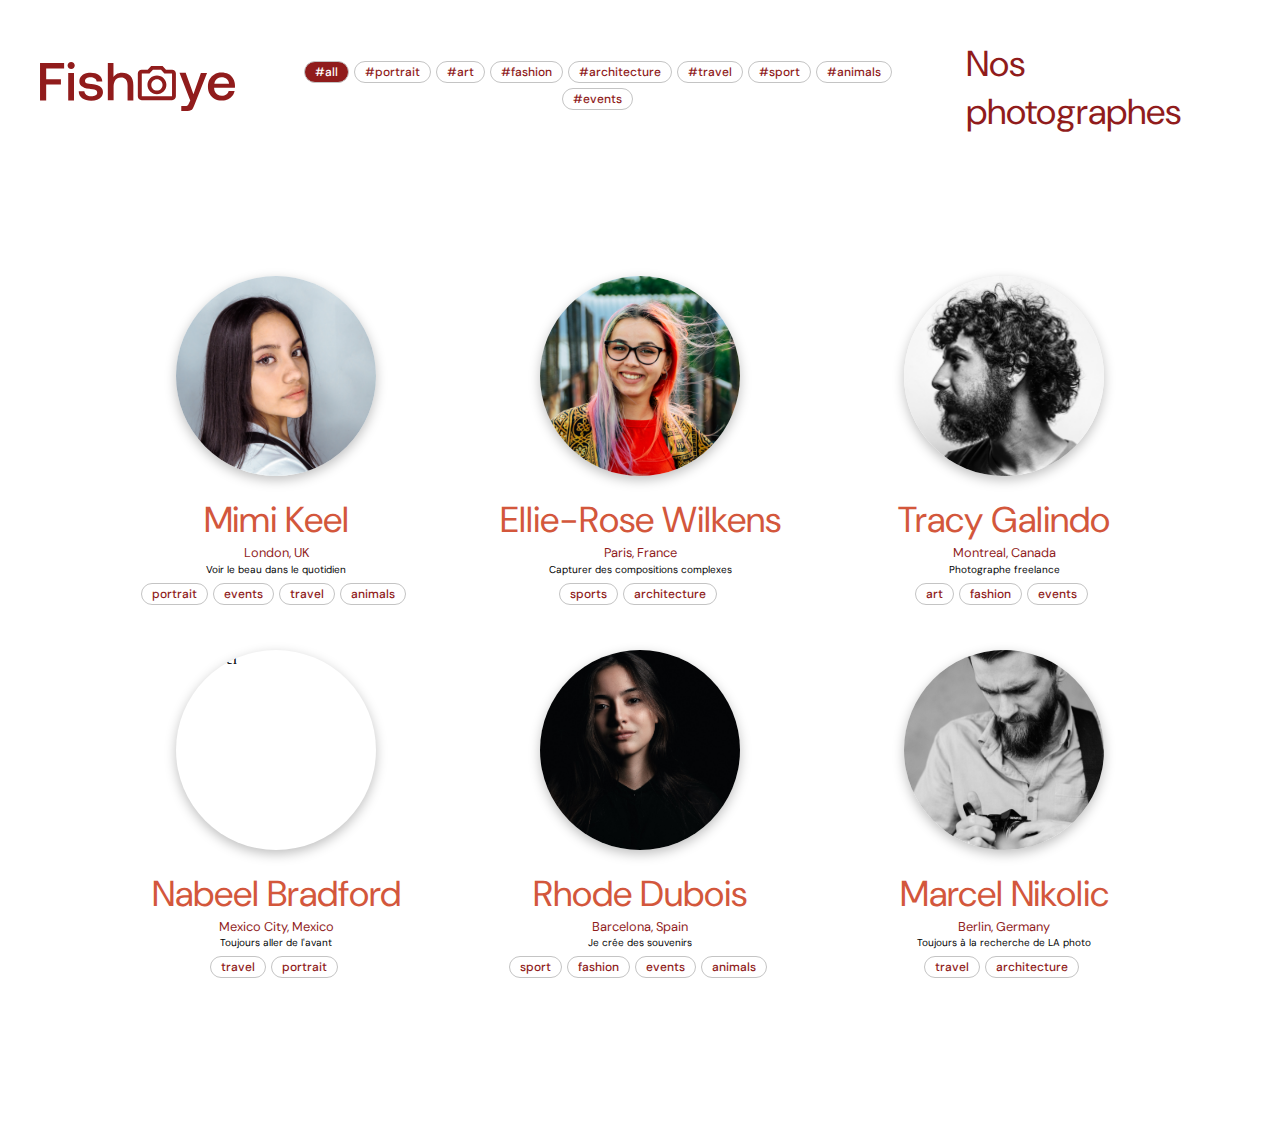
==== index.html @ 83e83fc4 "homepage generate and code broken into sections" ====
<!DOCTYPE html>

<html lang='fr'>
    <head>
        <meta charset="utf-8">
        <meta http-equiv="X-UA-Compatible" content="IE=edge">
        <title>FishEye</title>
        <meta name="description" content="">
        <meta name="viewport" content="width=device-width, initial-scale=1">
        <link rel="stylesheet" href="css/index.css">
        <link rel="stylesheet" href="css/photographer.css">
        <link rel="preconnect" href="https://fonts.gstatic.com">
        <link href="https://fonts.googleapis.com/css2?family=DM+Sans:wght@400;500&display=swap" rel="stylesheet">
    </head>
    <body>
        <header>
            <button aria-label="homepage link" class="logo-link"><img src="/images/logo.svg" /></button>
            <nav aria-label="photographer categories" tabindex="0">
                <ul>
                    <!-- <li>#all</li>
                    <li>#portrait</li>
                    <li>#art</li>
                    <li>#fashion</li>
                    <li>#architecture</li>
                    <li>#travel</li>
                    <li>#sport</li>
                    <li>#animals</li>
                    <li>#events</li> -->
                </ul>
            </nav>
            <h2>Nos photographes</h2>
        </header>

        <main class="main-container">
            <!-- <ul class="photographers" aria-label="List of Photographers" tabindex="0">
                <li class="photographers__list-item show" aria-label="photohrapher" data-tags="" tabindex="0">
                    <div class="photographers__portrait">
                        <img src="/images/MimiKeel.jpg" alt="image name" />
                    </div>
                    <a href="photographer.html"><h2>Mimi Keel</h2></a>
                    <p class="p--small p--primary-color">Paris, France</p>
                    <p class="p--xsmall">Tagline goes here</p>
                    <ul class="photographers__tags">
                        <li>#hello</li>
                        <li>#hello</li>
                        <li>#hello</li>
                    </ul>
                </li>
                <li class="photographers__list-item show" aria-label="photohrapher" data-tags="" tabindex="0">
                    <div class="photographers__portrait">
                        <img src="/images/MimiKeel.jpg" alt="image name" />
                    </div>
                    <a href="photographer.html"><h2>Mimi Keel</h2></a>
                    <p class="p--small p--primary-color">Paris, France</p>
                    <p class="p--xsmall">Tagline goes here</p>
                    <ul class="photographers__tags">
                        <li>#hello</li>
                        <li>#hello</li>
                        <li>#hello</li>
                    </ul>
                </li><li class="photographers__list-item show" aria-label="photohrapher" data-tags="" tabindex="0">
                    <div class="photographers__portrait">
                        <img src="/images/MimiKeel.jpg" alt="image name" />
                    </div>
                    <a href="photographer.html"><h2>Mimi Keel</h2></a>
                    <p class="p--small p--primary-color">Paris, France</p>
                    <p class="p--xsmall">Tagline goes here</p>
                    <ul class="photographers__tags">
                        <li>#hello</li>
                        <li>#hello</li>
                        <li>#hello</li>
                    </ul>
                </li><li class="photographers__list-item show" aria-label="photohrapher" data-tags="" tabindex="0">
                    <div class="photographers__portrait">
                        <img src="/images/MimiKeel.jpg" alt="image name" />
                    </div>
                    <a href="photographer.html"><h2>Mimi Keel</h2></a>
                    <p class="p--small p--primary-color">Paris, France</p>
                    <p class="p--xsmall">Tagline goes here</p>
                    <ul class="photographers__tags">
                        <li>#hello</li>
                        <li>#hello</li>
                        <li>#hello</li>
                    </ul>
                </li><li class="photographers__list-item show" aria-label="photohrapher" data-tags="" tabindex="0">
                    <div class="photographers__portrait">
                        <img src="/images/MimiKeel.jpg" alt="image name" />
                    </div>
                    <a href="photographer.html"><h2>Mimi Keel</h2></a>
                    <p class="p--small p--primary-color">Paris, France</p>
                    <p class="p--xsmall">Tagline goes here</p>
                    <ul class="photographers__tags">
                        <li>#hello</li>
                        <li>#hello</li>
                        <li>#hello</li>
                    </ul>
                </li><li class="photographers__list-item show" aria-label="photohrapher" data-tags="" tabindex="0">
                    <div class="photographers__portrait">
                        <img src="/images/MimiKeel.jpg" alt="image name" />
                    </div>
                    <a href="photographer.html"><h2>Mimi Keel</h2></a>
                    <p class="p--small p--primary-color">Paris, France</p>
                    <p class="p--xsmall">Tagline goes here</p>
                    <ul class="photographers__tags">
                        <li>#hello</li>
                        <li>#hello</li>
                        <li>#hello</li>
                    </ul>
                </li>
            </ul> -->
        </main>
    
        <script type="module" src="/js/app.js"></script>
    </body>
</html>
---- css/index.css ----
:root {
  font-size: 16px;
}

html {
  max-width: 1400px;
  margin: 0 auto;
}

* {
  padding: 0;
  margin: 0;
  -webkit-box-sizing: border-box;
          box-sizing: border-box;
}

/* ---COLORS------*/
/* ---TYPOGRAPHY---------*/
h1, h2, h3, h4, p {
  font-family: "DM Sans", sans-serif;
  font-size: 2.25rem;
  line-height: 3rem;
  font-weight: 400;
  color: #901C1C;
}

h2 {
  font-size: 0.875rem;
  color: #D3573C;
}

h3, h4 {
  font-size: 0.8rem;
  line-height: 1rem;
}

p {
  font-size: 1.125rem;
  line-height: 1.5rem;
  font-weight: normal;
  color: #757575;
}

.p--small {
  font-size: 0.8rem;
  line-height: 1.1rem;
}

.p--xsmall {
  font-size: 0.625rem;
  line-height: 1rem;
  color: black;
}

.p--light {
  color: #757575;
}

.p--primary-color {
  color: #901C1C;
}

.primary-color {
  color: #901C1C;
}

main .photographers__tags {
  display: -webkit-box;
  display: -ms-flexbox;
  display: flex;
  list-style: none;
  -ms-flex-wrap: wrap;
      flex-wrap: wrap;
  margin-top: 5px;
}

header nav ul li, main .photographers__tags li {
  height: 22px;
  border: 1px solid #C4C4C4;
  border-radius: 11px;
  display: -webkit-box;
  display: -ms-flexbox;
  display: flex;
  -webkit-box-align: center;
      -ms-flex-align: center;
          align-items: center;
  padding: 0 10px;
  margin: 0 5px 5px 0;
  -webkit-transition: 200ms ease-in-out;
  transition: 200ms ease-in-out;
  font-family: "DM Sans", sans-serif;
  font-size: 0.75rem;
  line-height: 0.75rem;
  font-weight: 500;
  color: #901C1C;
}

@media screen and (min-width: 680px) {
  h2 {
    font-size: 1.6rem;
    line-height: 2rem;
  }
}

@media screen and (min-width: 1024px) {
  h1 {
    font-size: 4rem;
    line-height: 5.25rem;
  }
  h2 {
    font-size: 2.25rem;
    line-height: 3rem;
  }
  h3 {
    font-size: 1.5rem;
    line-height: 2rem;
  }
}

header {
  width: 100%;
  display: -webkit-box;
  display: -ms-flexbox;
  display: flex;
  -webkit-box-pack: justify;
      -ms-flex-pack: justify;
          justify-content: space-between;
  -webkit-box-align: center;
      -ms-flex-align: center;
          align-items: center;
  padding: 40px 20px;
  -ms-flex-wrap: wrap;
      flex-wrap: wrap;
}

header .logo-link {
  max-width: 150px;
  background-color: transparent;
  border: none;
  cursor: pointer;
}

header .logo-link img {
  width: 100%;
  -o-object-fit: cover;
     object-fit: cover;
}

header nav {
  -webkit-box-ordinal-group: 2;
      -ms-flex-order: 1;
          order: 1;
  margin: 20px 0px;
}

header nav ul {
  display: -webkit-box;
  display: -ms-flexbox;
  display: flex;
  list-style: none;
  -webkit-box-pack: center;
      -ms-flex-pack: center;
          justify-content: center;
  -ms-flex-wrap: wrap;
      flex-wrap: wrap;
}

header nav ul li {
  cursor: pointer;
}

header nav ul li:hover {
  background-color: #901C1C;
  color: white;
}

header nav ul li.selected {
  background-color: #901C1C;
  color: white;
}

header h2 {
  color: #901C1C;
}

main {
  display: -webkit-box;
  display: -ms-flexbox;
  display: flex;
  padding: 0 20px;
  -webkit-box-orient: vertical;
  -webkit-box-direction: normal;
      -ms-flex-direction: column;
          flex-direction: column;
}

main .photographers {
  display: -webkit-box;
  display: -ms-flexbox;
  display: flex;
  width: 100%;
  list-style: none;
  -ms-flex-wrap: wrap;
      flex-wrap: wrap;
  padding: 40px 0;
}

main .photographers__list-item {
  width: 100%;
  display: none;
  -webkit-box-orient: vertical;
  -webkit-box-direction: normal;
      -ms-flex-direction: column;
          flex-direction: column;
  -webkit-box-align: center;
      -ms-flex-align: center;
          align-items: center;
  margin-bottom: 40px;
}

main .photographers__list-item a {
  cursor: pointer;
  color: #D3573C;
  text-decoration: none;
}

main .photographers__list-item a:hover {
  text-decoration: underline;
}

main .photographers__list-item.show {
  display: -webkit-box;
  display: -ms-flexbox;
  display: flex;
}

main .photographers__portrait {
  width: 200px;
  height: 200px;
  border-radius: 50%;
  overflow: hidden;
  -webkit-box-shadow: 0px 4px 12px rgba(0, 0, 0, 0.25);
          box-shadow: 0px 4px 12px rgba(0, 0, 0, 0.25);
  margin-bottom: 20px;
}

main .photographers__portrait img {
  width: 100%;
  height: 100%;
  -o-object-fit: cover;
     object-fit: cover;
}

main .photographers .name-link {
  background-color: transparent;
  border: none;
}

main .photographers .name-link:hover h2 {
  text-decoration: underline;
}

main .photographers__tags {
  -webkit-box-pack: center;
      -ms-flex-pack: center;
          justify-content: center;
}

@media screen and (min-width: 680px) {
  header nav {
    width: 100%;
  }
  main {
    padding: 0 30px;
  }
  main .photographers__list-item {
    width: 50%;
  }
}

@media screen and (min-width: 1024px) {
  header {
    -ms-flex-wrap: nowrap;
        flex-wrap: nowrap;
    padding: 40px;
  }
  header .logo-link {
    max-width: 200px;
  }
  header nav {
    width: unset;
    -webkit-box-ordinal-group: 1;
        -ms-flex-order: 0;
            order: 0;
    margin: 0 40px;
  }
  main {
    padding: 0 40px;
  }
  main .photographers {
    padding: 100px 40px;
    -webkit-box-pack: space-evenly;
        -ms-flex-pack: space-evenly;
            justify-content: space-evenly;
  }
  main .photographers__list-item {
    width: 30%;
  }
}
/*# sourceMappingURL=index.css.map */
---- css/photographer.css ----
:root {
  font-size: 16px;
}

html {
  max-width: 1400px;
  margin: 0 auto;
}

* {
  padding: 0;
  margin: 0;
  -webkit-box-sizing: border-box;
          box-sizing: border-box;
}

/* ---COLORS------*/
/* ---TYPOGRAPHY---------*/
h1, h2, h3, h4, p {
  font-family: "DM Sans", sans-serif;
  font-size: 2.25rem;
  line-height: 3rem;
  font-weight: 400;
  color: #901C1C;
}

h2 {
  font-size: 0.875rem;
  color: #D3573C;
}

h3, h4 {
  font-size: 0.8rem;
  line-height: 1rem;
}

p {
  font-size: 1.125rem;
  line-height: 1.5rem;
  font-weight: normal;
  color: #757575;
}

.p--small {
  font-size: 0.8rem;
  line-height: 1.1rem;
}

.p--xsmall {
  font-size: 0.625rem;
  line-height: 1rem;
  color: black;
}

.p--light {
  color: #757575;
}

.p--primary-color {
  color: #901C1C;
}

.primary-color {
  color: #901C1C;
}

.photographer__tags {
  display: -webkit-box;
  display: -ms-flexbox;
  display: flex;
  list-style: none;
  -ms-flex-wrap: wrap;
      flex-wrap: wrap;
  margin-top: 5px;
}

.photographer__tags li {
  height: 22px;
  border: 1px solid #C4C4C4;
  border-radius: 11px;
  display: -webkit-box;
  display: -ms-flexbox;
  display: flex;
  -webkit-box-align: center;
      -ms-flex-align: center;
          align-items: center;
  padding: 0 10px;
  margin: 0 5px 5px 0;
  -webkit-transition: 200ms ease-in-out;
  transition: 200ms ease-in-out;
  font-family: "DM Sans", sans-serif;
  font-size: 0.75rem;
  line-height: 0.75rem;
  font-weight: 500;
  color: #901C1C;
}

@media screen and (min-width: 680px) {
  h2 {
    font-size: 1.6rem;
    line-height: 2rem;
  }
}

@media screen and (min-width: 1024px) {
  h1 {
    font-size: 4rem;
    line-height: 5.25rem;
  }
  h2 {
    font-size: 2.25rem;
    line-height: 3rem;
  }
  h3 {
    font-size: 1.5rem;
    line-height: 2rem;
  }
}

.photographer {
  width: 100%;
  display: -ms-grid;
  display: grid;
  -ms-grid-columns: 1fr 100px;
      grid-template-columns: 1fr 100px;
  position: relative;
}

.photographer__info-contact {
  display: -webkit-box;
  display: -ms-flexbox;
  display: flex;
}

.photographer__info-contact h1 {
  color: #D3573C;
}

.photographer__info-contact button {
  position: fixed;
  bottom: 30px;
  left: 50%;
  background-color: #901C1C;
  border-radius: 5px;
  border: none;
  color: white;
  font-size: 18px;
  line-height: 23px;
  font-weight: bold;
  padding: 5px 20px;
  -webkit-transform: translateX(-50%);
          transform: translateX(-50%);
}

.photographer__tags {
  width: 100%;
}

.photographer__portrait {
  width: 100px;
  height: 100px;
  border-radius: 50%;
  overflow: hidden;
}

.photographer__portrait img {
  width: 100%;
  height: 100%;
  -o-object-fit: cover;
     object-fit: cover;
}

.photographer__images {
  display: -webkit-box;
  display: -ms-flexbox;
  display: flex;
  width: 100%;
  -webkit-box-orient: vertical;
  -webkit-box-direction: normal;
      -ms-flex-direction: column;
          flex-direction: column;
}

.photographer__images .trier {
  display: -webkit-box;
  display: -ms-flexbox;
  display: flex;
  -webkit-box-align: center;
      -ms-flex-align: center;
          align-items: center;
  padding: 20px 0;
}

.photographer__images .trier p {
  font-size: 1.125rem;
  line-height: 1.43rem;
  color: black;
}

.photographer__images .trier__list {
  background-color: #901C1C;
  padding: 10px 20px;
  margin-left: 20px;
}

.photographer__images .trier__list select {
  -webkit-appearance: none;
     -moz-appearance: none;
          appearance: none;
  border: none;
  background-color: transparent;
  color: white;
  font-size: 1.125rem;
  line-height: 1.43rem;
}

.photographer__images-list {
  display: -webkit-box;
  display: -ms-flexbox;
  display: flex;
  width: 100%;
  -webkit-box-pack: justify;
      -ms-flex-pack: justify;
          justify-content: space-between;
  -ms-flex-wrap: wrap;
      flex-wrap: wrap;
}

.photographer__images-list li {
  width: 350px;
  display: -webkit-box;
  display: -ms-flexbox;
  display: flex;
  -ms-flex-wrap: wrap;
      flex-wrap: wrap;
  -webkit-box-pack: justify;
      -ms-flex-pack: justify;
          justify-content: space-between;
  margin-bottom: 30px;
}

.photographer__images-list li .image {
  width: 100%;
  height: 300px;
  border-radius: 5px;
  overflow: hidden;
  margin-bottom: 10px;
}

.photographer__images-list li .image img {
  width: 100%;
  height: 100%;
  -o-object-fit: cover;
     object-fit: cover;
}

.photographer__images-list li .image__title {
  font-size: 1.5rem;
  line-height: 1.9rem;
}

.photographer__images-list li .image__rating {
  display: -webkit-box;
  display: -ms-flexbox;
  display: flex;
  -webkit-box-align: center;
      -ms-flex-align: center;
          align-items: center;
}

.photographer__images-list li .image__rating h4 {
  font-size: 1.5rem;
  line-height: 1.9rem;
}

@media screen and (min-width: 680px) {
  .photographer {
    background-color: #FAFAFA;
    border-radius: 5px;
    -ms-grid-columns: 1fr 200px;
        grid-template-columns: 1fr 200px;
    -webkit-box-align: center;
        -ms-flex-align: center;
            align-items: center;
  }
  .photographer__info-contact button {
    position: unset;
    -webkit-transform: translateX(0);
            transform: translateX(0);
    margin-left: 100px;
    font-size: 20px;
    line-height: 26px;
    padding: 20px 10px;
  }
  .photographer__tags {
    position: relative;
    padding-top: 20px;
  }
  .photographer__portrait {
    width: 200px;
    height: 200px;
  }
}

@media screen and (min-width: 1024px) {
  .photographer {
    padding: 50px;
  }
}
/*# sourceMappingURL=photographer.css.map */
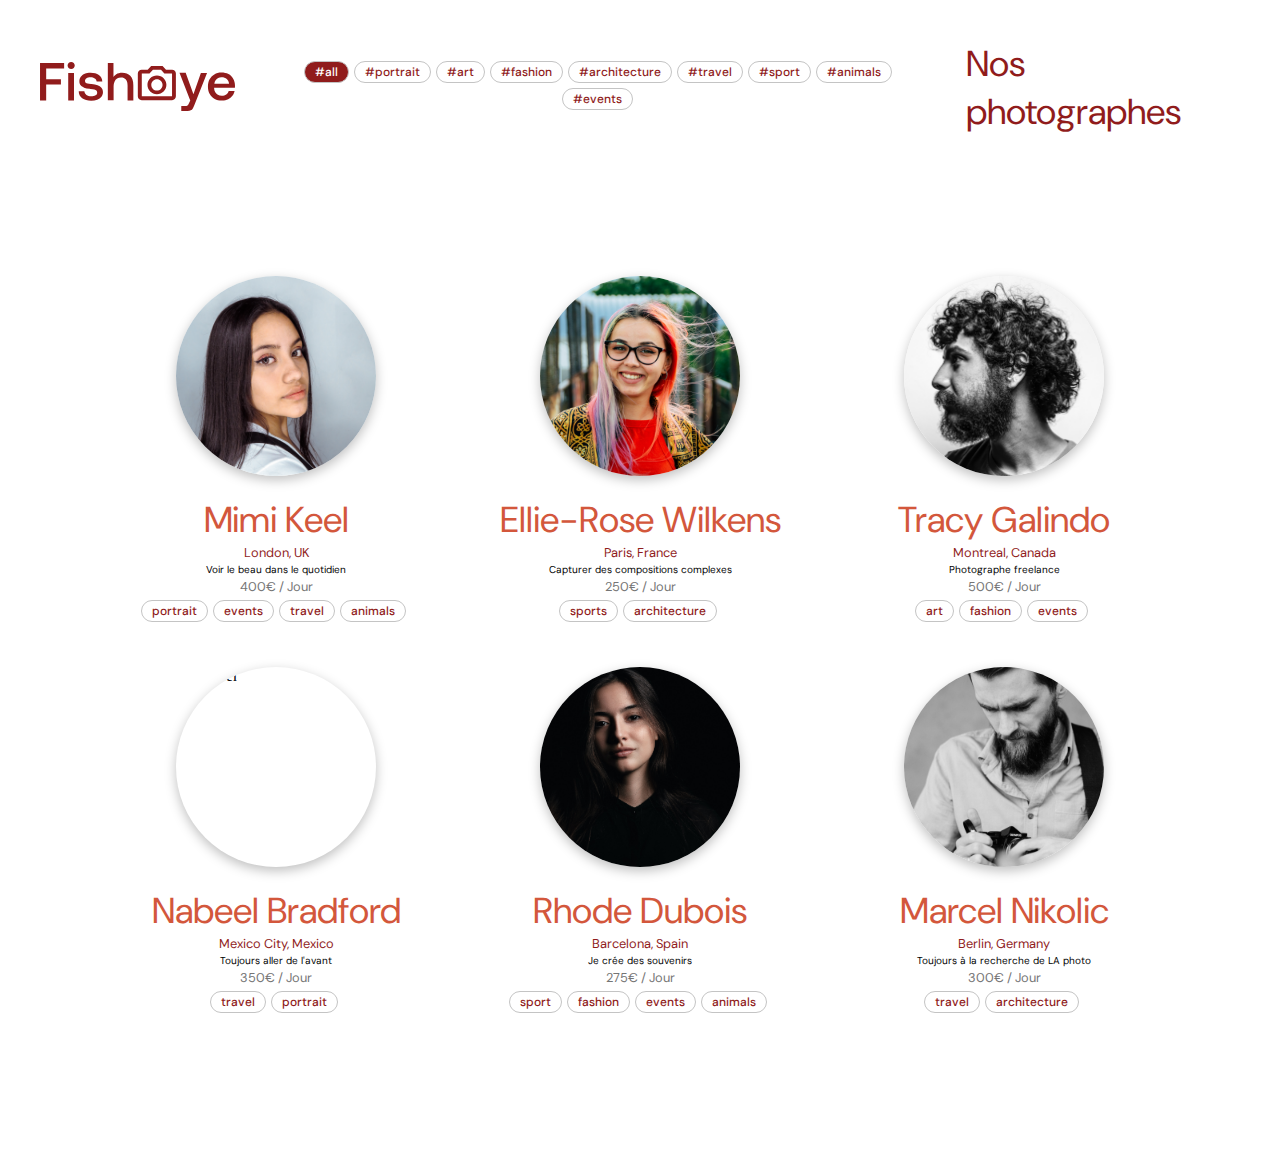
==== commit 612be98d: "added the price to the bottom of photographer page" ====
--- a/index.html
+++ b/index.html
@@ -17,97 +17,12 @@
             <button aria-label="homepage link" class="logo-link"><img src="/images/logo.svg" /></button>
             <nav aria-label="photographer categories" tabindex="0">
                 <ul>
-                    <!-- <li>#all</li>
-                    <li>#portrait</li>
-                    <li>#art</li>
-                    <li>#fashion</li>
-                    <li>#architecture</li>
-                    <li>#travel</li>
-                    <li>#sport</li>
-                    <li>#animals</li>
-                    <li>#events</li> -->
                 </ul>
             </nav>
             <h2>Nos photographes</h2>
         </header>
 
         <main class="main-container">
-            <!-- <ul class="photographers" aria-label="List of Photographers" tabindex="0">
-                <li class="photographers__list-item show" aria-label="photohrapher" data-tags="" tabindex="0">
-                    <div class="photographers__portrait">
-                        <img src="/images/MimiKeel.jpg" alt="image name" />
-                    </div>
-                    <a href="photographer.html"><h2>Mimi Keel</h2></a>
-                    <p class="p--small p--primary-color">Paris, France</p>
-                    <p class="p--xsmall">Tagline goes here</p>
-                    <ul class="photographers__tags">
-                        <li>#hello</li>
-                        <li>#hello</li>
-                        <li>#hello</li>
-                    </ul>
-                </li>
-                <li class="photographers__list-item show" aria-label="photohrapher" data-tags="" tabindex="0">
-                    <div class="photographers__portrait">
-                        <img src="/images/MimiKeel.jpg" alt="image name" />
-                    </div>
-                    <a href="photographer.html"><h2>Mimi Keel</h2></a>
-                    <p class="p--small p--primary-color">Paris, France</p>
-                    <p class="p--xsmall">Tagline goes here</p>
-                    <ul class="photographers__tags">
-                        <li>#hello</li>
-                        <li>#hello</li>
-                        <li>#hello</li>
-                    </ul>
-                </li><li class="photographers__list-item show" aria-label="photohrapher" data-tags="" tabindex="0">
-                    <div class="photographers__portrait">
-                        <img src="/images/MimiKeel.jpg" alt="image name" />
-                    </div>
-                    <a href="photographer.html"><h2>Mimi Keel</h2></a>
-                    <p class="p--small p--primary-color">Paris, France</p>
-                    <p class="p--xsmall">Tagline goes here</p>
-                    <ul class="photographers__tags">
-                        <li>#hello</li>
-                        <li>#hello</li>
-                        <li>#hello</li>
-                    </ul>
-                </li><li class="photographers__list-item show" aria-label="photohrapher" data-tags="" tabindex="0">
-                    <div class="photographers__portrait">
-                        <img src="/images/MimiKeel.jpg" alt="image name" />
-                    </div>
-                    <a href="photographer.html"><h2>Mimi Keel</h2></a>
-                    <p class="p--small p--primary-color">Paris, France</p>
-                    <p class="p--xsmall">Tagline goes here</p>
-                    <ul class="photographers__tags">
-                        <li>#hello</li>
-                        <li>#hello</li>
-                        <li>#hello</li>
-                    </ul>
-                </li><li class="photographers__list-item show" aria-label="photohrapher" data-tags="" tabindex="0">
-                    <div class="photographers__portrait">
-                        <img src="/images/MimiKeel.jpg" alt="image name" />
-                    </div>
-                    <a href="photographer.html"><h2>Mimi Keel</h2></a>
-                    <p class="p--small p--primary-color">Paris, France</p>
-                    <p class="p--xsmall">Tagline goes here</p>
-                    <ul class="photographers__tags">
-                        <li>#hello</li>
-                        <li>#hello</li>
-                        <li>#hello</li>
-                    </ul>
-                </li><li class="photographers__list-item show" aria-label="photohrapher" data-tags="" tabindex="0">
-                    <div class="photographers__portrait">
-                        <img src="/images/MimiKeel.jpg" alt="image name" />
-                    </div>
-                    <a href="photographer.html"><h2>Mimi Keel</h2></a>
-                    <p class="p--small p--primary-color">Paris, France</p>
-                    <p class="p--xsmall">Tagline goes here</p>
-                    <ul class="photographers__tags">
-                        <li>#hello</li>
-                        <li>#hello</li>
-                        <li>#hello</li>
-                    </ul>
-                </li>
-            </ul> -->
         </main>
     
         <script type="module" src="/js/app.js"></script>
--- a/css/index.css
+++ b/css/index.css
@@ -10,8 +10,7 @@
 * {
   padding: 0;
   margin: 0;
-  -webkit-box-sizing: border-box;
-          box-sizing: border-box;
+  box-sizing: border-box;
 }
 
 /* ---COLORS------*/
@@ -65,12 +64,9 @@
 }
 
 main .photographers__tags {
-  display: -webkit-box;
-  display: -ms-flexbox;
   display: flex;
   list-style: none;
-  -ms-flex-wrap: wrap;
-      flex-wrap: wrap;
+  flex-wrap: wrap;
   margin-top: 5px;
 }
 
@@ -78,15 +74,10 @@
   height: 22px;
   border: 1px solid #C4C4C4;
   border-radius: 11px;
-  display: -webkit-box;
-  display: -ms-flexbox;
-  display: flex;
-  -webkit-box-align: center;
-      -ms-flex-align: center;
-          align-items: center;
+  display: flex;
+  align-items: center;
   padding: 0 10px;
   margin: 0 5px 5px 0;
-  -webkit-transition: 200ms ease-in-out;
   transition: 200ms ease-in-out;
   font-family: "DM Sans", sans-serif;
   font-size: 0.75rem;
@@ -119,18 +110,11 @@
 
 header {
   width: 100%;
-  display: -webkit-box;
-  display: -ms-flexbox;
-  display: flex;
-  -webkit-box-pack: justify;
-      -ms-flex-pack: justify;
-          justify-content: space-between;
-  -webkit-box-align: center;
-      -ms-flex-align: center;
-          align-items: center;
+  display: flex;
+  justify-content: space-between;
+  align-items: center;
   padding: 40px 20px;
-  -ms-flex-wrap: wrap;
-      flex-wrap: wrap;
+  flex-wrap: wrap;
 }
 
 header .logo-link {
@@ -142,27 +126,19 @@
 
 header .logo-link img {
   width: 100%;
-  -o-object-fit: cover;
-     object-fit: cover;
+  object-fit: cover;
 }
 
 header nav {
-  -webkit-box-ordinal-group: 2;
-      -ms-flex-order: 1;
-          order: 1;
+  order: 1;
   margin: 20px 0px;
 }
 
 header nav ul {
-  display: -webkit-box;
-  display: -ms-flexbox;
   display: flex;
   list-style: none;
-  -webkit-box-pack: center;
-      -ms-flex-pack: center;
-          justify-content: center;
-  -ms-flex-wrap: wrap;
-      flex-wrap: wrap;
+  justify-content: center;
+  flex-wrap: wrap;
 }
 
 header nav ul li {
@@ -184,37 +160,24 @@
 }
 
 main {
-  display: -webkit-box;
-  display: -ms-flexbox;
   display: flex;
   padding: 0 20px;
-  -webkit-box-orient: vertical;
-  -webkit-box-direction: normal;
-      -ms-flex-direction: column;
-          flex-direction: column;
+  flex-direction: column;
 }
 
 main .photographers {
-  display: -webkit-box;
-  display: -ms-flexbox;
   display: flex;
   width: 100%;
   list-style: none;
-  -ms-flex-wrap: wrap;
-      flex-wrap: wrap;
+  flex-wrap: wrap;
   padding: 40px 0;
 }
 
 main .photographers__list-item {
   width: 100%;
   display: none;
-  -webkit-box-orient: vertical;
-  -webkit-box-direction: normal;
-      -ms-flex-direction: column;
-          flex-direction: column;
-  -webkit-box-align: center;
-      -ms-flex-align: center;
-          align-items: center;
+  flex-direction: column;
+  align-items: center;
   margin-bottom: 40px;
 }
 
@@ -229,8 +192,6 @@
 }
 
 main .photographers__list-item.show {
-  display: -webkit-box;
-  display: -ms-flexbox;
   display: flex;
 }
 
@@ -239,16 +200,14 @@
   height: 200px;
   border-radius: 50%;
   overflow: hidden;
-  -webkit-box-shadow: 0px 4px 12px rgba(0, 0, 0, 0.25);
-          box-shadow: 0px 4px 12px rgba(0, 0, 0, 0.25);
+  box-shadow: 0px 4px 12px rgba(0, 0, 0, 0.25);
   margin-bottom: 20px;
 }
 
 main .photographers__portrait img {
   width: 100%;
   height: 100%;
-  -o-object-fit: cover;
-     object-fit: cover;
+  object-fit: cover;
 }
 
 main .photographers .name-link {
@@ -261,9 +220,7 @@
 }
 
 main .photographers__tags {
-  -webkit-box-pack: center;
-      -ms-flex-pack: center;
-          justify-content: center;
+  justify-content: center;
 }
 
 @media screen and (min-width: 680px) {
@@ -280,8 +237,7 @@
 
 @media screen and (min-width: 1024px) {
   header {
-    -ms-flex-wrap: nowrap;
-        flex-wrap: nowrap;
+    flex-wrap: nowrap;
     padding: 40px;
   }
   header .logo-link {
@@ -289,9 +245,7 @@
   }
   header nav {
     width: unset;
-    -webkit-box-ordinal-group: 1;
-        -ms-flex-order: 0;
-            order: 0;
+    order: 0;
     margin: 0 40px;
   }
   main {
@@ -299,9 +253,7 @@
   }
   main .photographers {
     padding: 100px 40px;
-    -webkit-box-pack: space-evenly;
-        -ms-flex-pack: space-evenly;
-            justify-content: space-evenly;
+    justify-content: space-evenly;
   }
   main .photographers__list-item {
     width: 30%;
--- a/css/photographer.css
+++ b/css/photographer.css
@@ -130,6 +130,9 @@
   display: -webkit-box;
   display: -ms-flexbox;
   display: flex;
+  -webkit-box-align: center;
+      -ms-flex-align: center;
+          align-items: center;
 }
 
 .photographer__info-contact h1 {
@@ -150,10 +153,27 @@
   padding: 5px 20px;
   -webkit-transform: translateX(-50%);
           transform: translateX(-50%);
+  cursor: pointer;
+  -webkit-transition: 200ms ease-in-out;
+  transition: 200ms ease-in-out;
+}
+
+.photographer__info-contact button:hover {
+  background-color: #D3573C;
+  color: #000000;
 }
 
 .photographer__tags {
   width: 100%;
+}
+
+.photographer__tags li {
+  cursor: pointer;
+}
+
+.photographer__tags li:hover {
+  background-color: #901C1C;
+  color: white;
 }
 
 .photographer__portrait {
@@ -245,9 +265,10 @@
   border-radius: 5px;
   overflow: hidden;
   margin-bottom: 10px;
-}
-
-.photographer__images-list li .image img {
+  cursor: pointer;
+}
+
+.photographer__images-list li .image img, .photographer__images-list li .image video {
   width: 100%;
   height: 100%;
   -o-object-fit: cover;
@@ -271,6 +292,192 @@
 .photographer__images-list li .image__rating h4 {
   font-size: 1.5rem;
   line-height: 1.9rem;
+  margin-right: 10px;
+}
+
+.photographer__images-list li .image__rating i.show {
+  cursor: pointer;
+  font-size: 20px;
+  color: #901C1C;
+}
+
+.photographer__images-list li .image__rating i.hidden {
+  display: none;
+}
+
+.lightbox {
+  display: none;
+  -webkit-box-align: center;
+      -ms-flex-align: center;
+          align-items: center;
+  -webkit-box-pack: center;
+      -ms-flex-pack: center;
+          justify-content: center;
+  position: fixed;
+  z-index: 20;
+  background-color: white;
+  top: 0;
+  left: 0;
+  width: 100%;
+  height: 100%;
+}
+
+.lightbox__container {
+  width: 80%;
+  height: 90%;
+  position: relative;
+  display: -webkit-box;
+  display: -ms-flexbox;
+  display: flex;
+  -webkit-box-align: center;
+      -ms-flex-align: center;
+          align-items: center;
+  -webkit-box-pack: justify;
+      -ms-flex-pack: justify;
+          justify-content: space-between;
+}
+
+.lightbox__container .lightbox__previous {
+  width: 25px;
+  height: 50px;
+  position: relative;
+  background-color: white;
+  cursor: pointer;
+}
+
+.lightbox__container .lightbox__previous:before, .lightbox__container .lightbox__previous:after {
+  content: "";
+  position: absolute;
+  width: 100%;
+  height: 100%;
+  border-top: 25px solid white;
+  border-bottom: 25px solid white;
+  border-right: 25px solid #901C1C;
+  top: 0;
+  left: 0;
+  -webkit-box-sizing: border-box;
+          box-sizing: border-box;
+}
+
+.lightbox__container .lightbox__previous:after {
+  border-top: 25px solid transparent;
+  border-bottom: 25px solid transparent;
+  border-right: 25px solid white;
+  left: 7px;
+  z-index: 1;
+}
+
+.lightbox__container .lightbox__next {
+  width: 25px;
+  height: 50px;
+  position: relative;
+  background-color: white;
+  cursor: pointer;
+}
+
+.lightbox__container .lightbox__next:before, .lightbox__container .lightbox__next:after {
+  content: "";
+  position: absolute;
+  width: 100%;
+  height: 100%;
+  border-top: 25px solid white;
+  border-bottom: 25px solid white;
+  border-left: 25px solid #901C1C;
+  top: 0;
+  left: 0;
+  -webkit-box-sizing: border-box;
+          box-sizing: border-box;
+}
+
+.lightbox__container .lightbox__next:after {
+  border-top: 25px solid transparent;
+  border-bottom: 25px solid transparent;
+  border-left: 25px solid white;
+  left: -7px;
+  z-index: 1;
+}
+
+.lightbox__container .lightbox__close {
+  position: absolute;
+  top: 0;
+  right: 0;
+  width: 40px;
+  height: 40px;
+  display: -webkit-box;
+  display: -ms-flexbox;
+  display: flex;
+  -webkit-box-align: center;
+      -ms-flex-align: center;
+          align-items: center;
+  -webkit-box-pack: center;
+      -ms-flex-pack: center;
+          justify-content: center;
+  cursor: pointer;
+}
+
+.lightbox__container .lightbox__close:before, .lightbox__container .lightbox__close:after {
+  content: "";
+  position: absolute;
+  width: 40px;
+  height: 5px;
+  background-color: #901C1C;
+  top: 50%;
+  -webkit-transform: translateY(-50%) rotate(-45deg);
+          transform: translateY(-50%) rotate(-45deg);
+}
+
+.lightbox__container .lightbox__close:after {
+  -webkit-transform: translateY(-50%) rotate(45deg);
+          transform: translateY(-50%) rotate(45deg);
+}
+
+.lightbox__container .lightbox__images {
+  width: 90%;
+  height: 90%;
+  -webkit-box-pack: center;
+      -ms-flex-pack: center;
+          justify-content: center;
+  display: -webkit-box;
+  display: -ms-flexbox;
+  display: flex;
+}
+
+.lightbox__container .lightbox__images li {
+  display: none;
+}
+
+.lightbox__container .lightbox__images li.show {
+  display: -webkit-box;
+  display: -ms-flexbox;
+  display: flex;
+  -webkit-box-orient: vertical;
+  -webkit-box-direction: normal;
+      -ms-flex-direction: column;
+          flex-direction: column;
+}
+
+.lightbox__container .lightbox__images li.show img, .lightbox__container .lightbox__images li.show video {
+  width: 100%;
+  height: 100%;
+  -o-object-fit: contain;
+     object-fit: contain;
+}
+
+.lightbox__container .lightbox__images li.show p {
+  color: #901C1C;
+  font-size: 1.5rem;
+  line-height: 2rem;
+  padding-top: 10px;
+}
+
+.lightbox.show {
+  display: -webkit-box;
+  display: -ms-flexbox;
+  display: flex;
+}
+
+.like-and-price-section {
+  display: none;
 }
 
 @media screen and (min-width: 680px) {
@@ -290,7 +497,7 @@
     margin-left: 100px;
     font-size: 20px;
     line-height: 26px;
-    padding: 20px 10px;
+    padding: 25px 20px;
   }
   .photographer__tags {
     position: relative;
@@ -300,6 +507,35 @@
     width: 200px;
     height: 200px;
   }
+  .like-and-price-section {
+    width: 380px;
+    display: -webkit-box;
+    display: -ms-flexbox;
+    display: flex;
+    padding: 20px 35px;
+    background-color: #D3573C;
+    -webkit-box-align: center;
+        -ms-flex-align: center;
+            align-items: center;
+    -webkit-box-pack: justify;
+        -ms-flex-pack: justify;
+            justify-content: space-between;
+    position: fixed;
+    bottom: 0;
+    right: 40px;
+    border-radius: 5px 5px 0px 0px;
+    z-index: 30;
+  }
+  .like-and-price-section h4 {
+    font-size: 1.5rem;
+    line-height: 2rem;
+    color: #000000;
+  }
+  .like-and-price-section .like-container {
+    display: -webkit-box;
+    display: -ms-flexbox;
+    display: flex;
+  }
 }
 
 @media screen and (min-width: 1024px) {
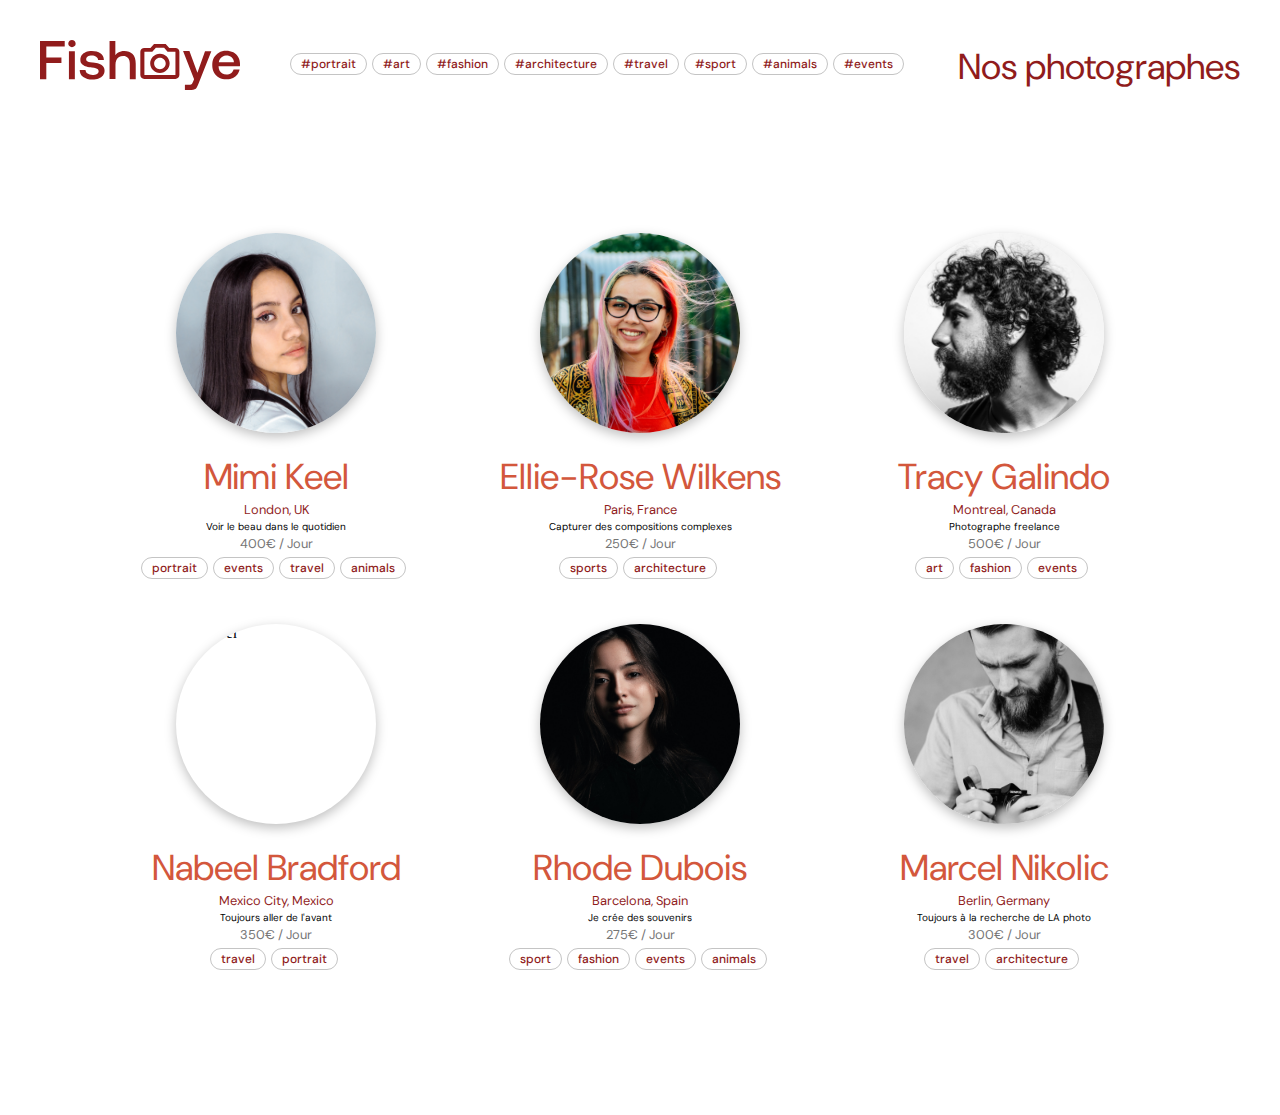
==== commit 8d792294: "fixing Git pages" ====
--- a/index.html
+++ b/index.html
@@ -14,7 +14,7 @@
     </head>
     <body>
         <header>
-            <button aria-label="homepage link" class="logo-link"><img src="/images/logo.svg" /></button>
+            <button aria-label="homepage link" class="logo-link"><img src="images/logo.svg" /></button>
             <nav aria-label="photographer categories" tabindex="0">
                 <ul>
                 </ul>
@@ -25,6 +25,6 @@
         <main class="main-container">
         </main>
     
-        <script type="module" src="/js/app.js"></script>
+        <script type="module" src="js/app.js"></script>
     </body>
 </html>--- a/css/photographer.css
+++ b/css/photographer.css
@@ -205,10 +205,10 @@
   display: -webkit-box;
   display: -ms-flexbox;
   display: flex;
-  -webkit-box-align: center;
-      -ms-flex-align: center;
-          align-items: center;
-  padding: 20px 0;
+  -webkit-box-align: start;
+      -ms-flex-align: start;
+          align-items: flex-start;
+  padding: 40px 0;
 }
 
 .photographer__images .trier p {
@@ -218,20 +218,99 @@
 }
 
 .photographer__images .trier__list {
+  display: -webkit-box;
+  display: -ms-flexbox;
+  display: flex;
+  -webkit-box-orient: vertical;
+  -webkit-box-direction: normal;
+      -ms-flex-direction: column;
+          flex-direction: column;
+  list-style: none;
   background-color: #901C1C;
-  padding: 10px 20px;
-  margin-left: 20px;
-}
-
-.photographer__images .trier__list select {
-  -webkit-appearance: none;
-     -moz-appearance: none;
-          appearance: none;
-  border: none;
-  background-color: transparent;
-  color: white;
+  border-radius: 5px;
+  width: 180px;
+  height: 50px;
+  overflow: hidden;
+  margin-left: 80px;
+  margin-top: -15px;
+  position: absolute;
+  -webkit-box-sizing: border-box;
+          box-sizing: border-box;
+  padding: 0 10px;
+  z-index: 50;
+  -webkit-transition: 200ms ease-in-out;
+  transition: 200ms ease-in-out;
+}
+
+.photographer__images .trier__list-item {
+  display: -webkit-box;
+  display: -ms-flexbox;
+  display: flex;
+  width: 100%;
+  min-height: 52px;
+  display: flex;
+  -webkit-box-align: center;
+      -ms-flex-align: center;
+          align-items: center;
+  font-family: "DM Sans", sans-serif;
   font-size: 1.125rem;
   line-height: 1.43rem;
+  color: white;
+  padding: 10px;
+  border-bottom: 1px solid white;
+  cursor: pointer;
+}
+
+.photographer__images .trier__list-item:hover {
+  font-weight: bold;
+}
+
+.photographer__images .trier__list-item:last-of-type {
+  border-bottom: 0;
+}
+
+.photographer__images .trier__list-item.first {
+  -webkit-box-ordinal-group: 0;
+      -ms-flex-order: -1;
+          order: -1;
+  border-bottom: 1px solid white;
+  font-weight: bold;
+}
+
+.photographer__images .trier__list .chevron {
+  border-bottom: 0;
+  position: absolute;
+  top: 0;
+  right: 0;
+  width: 50px;
+  height: 50px;
+  display: -webkit-box;
+  display: -ms-flexbox;
+  display: flex;
+  -webkit-box-align: center;
+      -ms-flex-align: center;
+          align-items: center;
+  -webkit-box-pack: center;
+      -ms-flex-pack: center;
+          justify-content: center;
+  padding: 0;
+  cursor: pointer;
+  -webkit-transition: 200ms ease-in-out;
+  transition: 200ms ease-in-out;
+  color: white;
+}
+
+.photographer__images .trier__list .chevron.reversed {
+  -webkit-transform: rotate(180deg);
+          transform: rotate(180deg);
+  -webkit-transition: 200ms ease-in-out;
+  transition: 200ms ease-in-out;
+}
+
+.photographer__images .trier__list.selected {
+  height: 155px;
+  -webkit-transition: 200ms ease-in-out;
+  transition: 200ms ease-in-out;
 }
 
 .photographer__images-list {
@@ -244,6 +323,7 @@
           justify-content: space-between;
   -ms-flex-wrap: wrap;
       flex-wrap: wrap;
+  padding-bottom: 70px;
 }
 
 .photographer__images-list li {
@@ -323,7 +403,7 @@
 }
 
 .lightbox__container {
-  width: 80%;
+  width: 90%;
   height: 90%;
   position: relative;
   display: -webkit-box;
@@ -432,7 +512,7 @@
 }
 
 .lightbox__container .lightbox__images {
-  width: 90%;
+  width: 80%;
   height: 90%;
   -webkit-box-pack: center;
       -ms-flex-pack: center;
@@ -478,6 +558,138 @@
 
 .like-and-price-section {
   display: none;
+}
+
+.contact {
+  display: none;
+  -webkit-box-pack: center;
+      -ms-flex-pack: center;
+          justify-content: center;
+  -webkit-box-align: center;
+      -ms-flex-align: center;
+          align-items: center;
+  position: fixed;
+  top: 0;
+  left: 0;
+  z-index: 50;
+  width: 100%;
+  height: 100%;
+  background-color: white;
+}
+
+.contact__container {
+  display: -webkit-box;
+  display: -ms-flexbox;
+  display: flex;
+  -webkit-box-align: center;
+      -ms-flex-align: center;
+          align-items: center;
+  -webkit-box-orient: vertical;
+  -webkit-box-direction: normal;
+      -ms-flex-direction: column;
+          flex-direction: column;
+  width: 100%;
+  height: 100%;
+  background-color: #DB8876;
+  padding: 35px;
+  border-radius: 5px;
+  position: relative;
+}
+
+.contact__container .contact__close {
+  position: absolute;
+  top: 30px;
+  right: 30px;
+  width: 40px;
+  height: 40px;
+  display: -webkit-box;
+  display: -ms-flexbox;
+  display: flex;
+  -webkit-box-align: center;
+      -ms-flex-align: center;
+          align-items: center;
+  -webkit-box-pack: center;
+      -ms-flex-pack: center;
+          justify-content: center;
+  cursor: pointer;
+}
+
+.contact__container .contact__close:before, .contact__container .contact__close:after {
+  content: "";
+  position: absolute;
+  width: 40px;
+  height: 5px;
+  background-color: white;
+  top: 50%;
+  -webkit-transform: translateY(-50%) rotate(-45deg);
+          transform: translateY(-50%) rotate(-45deg);
+}
+
+.contact__container .contact__close:after {
+  -webkit-transform: translateY(-50%) rotate(45deg);
+          transform: translateY(-50%) rotate(45deg);
+}
+
+.contact__container h1 {
+  width: 100%;
+  color: #000000;
+}
+
+.contact__container form {
+  width: 100%;
+}
+
+.contact__container form ul {
+  list-style: none;
+  width: 100%;
+}
+
+.contact__container form ul li {
+  display: -webkit-box;
+  display: -ms-flexbox;
+  display: flex;
+  -webkit-box-orient: vertical;
+  -webkit-box-direction: normal;
+      -ms-flex-direction: column;
+          flex-direction: column;
+}
+
+.contact__container form ul li label {
+  font-size: 2.25rem;
+  color: #312E2E;
+  font-family: "DM Sans", sans-serif;
+}
+
+.contact__container form ul li input, .contact__container form ul li textarea {
+  width: 100%;
+  height: 60px;
+  border: none;
+  background-color: white;
+  border-radius: 5px;
+}
+
+.contact__container form ul li textarea {
+  height: 150px;
+}
+
+.contact__container form ul li .error-message {
+  display: none;
+  color: white;
+}
+
+.contact__container .contact__submit {
+  background-color: #901C1C;
+  border: none;
+  padding: 20px 50px;
+  border-radius: 5px;
+  color: white;
+  margin-top: 25px;
+}
+
+.contact.show {
+  display: -webkit-box;
+  display: -ms-flexbox;
+  display: flex;
 }
 
 @media screen and (min-width: 680px) {
@@ -494,7 +706,7 @@
     position: unset;
     -webkit-transform: translateX(0);
             transform: translateX(0);
-    margin-left: 100px;
+    margin-left: 10px;
     font-size: 20px;
     line-height: 26px;
     padding: 25px 20px;
@@ -506,6 +718,10 @@
   .photographer__portrait {
     width: 200px;
     height: 200px;
+  }
+  .photographer__images-list {
+    -ms-flex-pack: distribute;
+        justify-content: space-around;
   }
   .like-and-price-section {
     width: 380px;
@@ -513,7 +729,7 @@
     display: -ms-flexbox;
     display: flex;
     padding: 20px 35px;
-    background-color: #D3573C;
+    background-color: #DB8876;
     -webkit-box-align: center;
         -ms-flex-align: center;
             align-items: center;
@@ -535,6 +751,19 @@
     display: -webkit-box;
     display: -ms-flexbox;
     display: flex;
+    -webkit-box-align: center;
+        -ms-flex-align: center;
+            align-items: center;
+  }
+  .like-and-price-section .like-container i {
+    margin-left: 10px;
+    font-size: 20px;
+  }
+  .lightbox__container {
+    width: 90%;
+  }
+  .lightbox__container .lightbox__images {
+    width: 80%;
   }
 }
 
@@ -542,5 +771,12 @@
   .photographer {
     padding: 50px;
   }
+  .photographer__info-contact button {
+    margin-left: 100px;
+  }
+  .contact__container {
+    width: 670px;
+    height: auto;
+  }
 }
 /*# sourceMappingURL=photographer.css.map */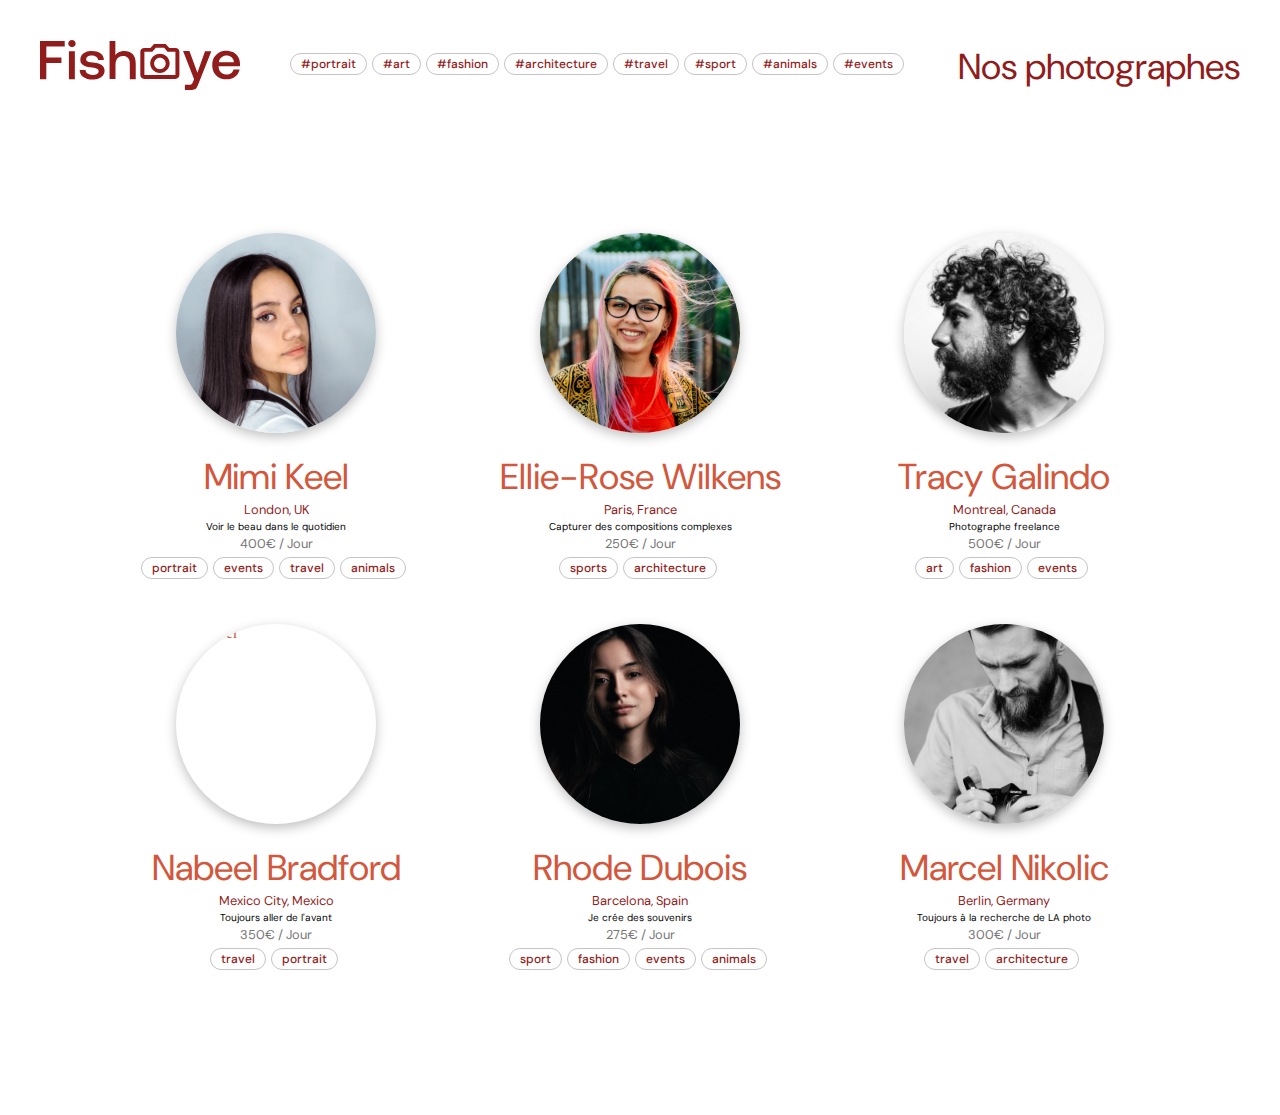
==== commit e631c5e3: "added header content button on scroll" ====
--- a/index.html
+++ b/index.html
@@ -14,15 +14,16 @@
     </head>
     <body>
         <header>
-            <button aria-label="homepage link" class="logo-link"><img src="images/logo.svg" /></button>
+            <a class="content-btn" href="#content">Passer au contenu</a>
+            <button aria-label="homepage link" class="logo-link"><img src="images/logo.svg" alt="Fisheye Home page"/></button>
             <nav aria-label="photographer categories" tabindex="0">
                 <ul>
                 </ul>
             </nav>
-            <h2>Nos photographes</h2>
+            <h2 tabIndex="0">Nos photographes</h2>
         </header>
 
-        <main class="main-container">
+        <main class="main-container" id="content">
         </main>
     
         <script type="module" src="js/app.js"></script>
--- a/css/index.css
+++ b/css/index.css
@@ -115,6 +115,7 @@
   align-items: center;
   padding: 40px 20px;
   flex-wrap: wrap;
+  position: relative;
 }
 
 header .logo-link {
@@ -159,6 +160,27 @@
   color: #901C1C;
 }
 
+header .content-btn {
+  padding: 5px 10px;
+  background-color: #DB8876;
+  border-radius: 5px;
+  color: #000000;
+  position: fixed;
+  border: 0;
+  font-family: "DM Sans", sans-serif;
+  font-size: 1.125rem;
+  left: 50%;
+  top: 10px;
+  transform: translate(-50%, -150%);
+  transition: 200ms ease-in-out;
+  opacity: 0;
+}
+
+header .content-btn.show {
+  opacity: 1;
+  transform: translate(-50%, 0%);
+}
+
 main {
   display: flex;
   padding: 0 20px;
@@ -182,6 +204,9 @@
 }
 
 main .photographers__list-item a {
+  display: flex;
+  flex-direction: column;
+  align-items: center;
   cursor: pointer;
   color: #D3573C;
   text-decoration: none;
--- a/css/photographer.css
+++ b/css/photographer.css
@@ -10,8 +10,7 @@
 * {
   padding: 0;
   margin: 0;
-  -webkit-box-sizing: border-box;
-          box-sizing: border-box;
+  box-sizing: border-box;
 }
 
 /* ---COLORS------*/
@@ -65,12 +64,9 @@
 }
 
 .photographer__tags {
-  display: -webkit-box;
-  display: -ms-flexbox;
   display: flex;
   list-style: none;
-  -ms-flex-wrap: wrap;
-      flex-wrap: wrap;
+  flex-wrap: wrap;
   margin-top: 5px;
 }
 
@@ -78,15 +74,10 @@
   height: 22px;
   border: 1px solid #C4C4C4;
   border-radius: 11px;
-  display: -webkit-box;
-  display: -ms-flexbox;
-  display: flex;
-  -webkit-box-align: center;
-      -ms-flex-align: center;
-          align-items: center;
+  display: flex;
+  align-items: center;
   padding: 0 10px;
   margin: 0 5px 5px 0;
-  -webkit-transition: 200ms ease-in-out;
   transition: 200ms ease-in-out;
   font-family: "DM Sans", sans-serif;
   font-size: 0.75rem;
@@ -119,20 +110,14 @@
 
 .photographer {
   width: 100%;
-  display: -ms-grid;
   display: grid;
-  -ms-grid-columns: 1fr 100px;
-      grid-template-columns: 1fr 100px;
+  grid-template-columns: 1fr 100px;
   position: relative;
 }
 
 .photographer__info-contact {
-  display: -webkit-box;
-  display: -ms-flexbox;
-  display: flex;
-  -webkit-box-align: center;
-      -ms-flex-align: center;
-          align-items: center;
+  display: flex;
+  align-items: center;
 }
 
 .photographer__info-contact h1 {
@@ -151,10 +136,8 @@
   line-height: 23px;
   font-weight: bold;
   padding: 5px 20px;
-  -webkit-transform: translateX(-50%);
-          transform: translateX(-50%);
-  cursor: pointer;
-  -webkit-transition: 200ms ease-in-out;
+  transform: translateX(-50%);
+  cursor: pointer;
   transition: 200ms ease-in-out;
 }
 
@@ -186,28 +169,18 @@
 .photographer__portrait img {
   width: 100%;
   height: 100%;
-  -o-object-fit: cover;
-     object-fit: cover;
+  object-fit: cover;
 }
 
 .photographer__images {
-  display: -webkit-box;
-  display: -ms-flexbox;
-  display: flex;
-  width: 100%;
-  -webkit-box-orient: vertical;
-  -webkit-box-direction: normal;
-      -ms-flex-direction: column;
-          flex-direction: column;
+  display: flex;
+  width: 100%;
+  flex-direction: column;
 }
 
 .photographer__images .trier {
-  display: -webkit-box;
-  display: -ms-flexbox;
-  display: flex;
-  -webkit-box-align: start;
-      -ms-flex-align: start;
-          align-items: flex-start;
+  display: flex;
+  align-items: flex-start;
   padding: 40px 0;
 }
 
@@ -218,13 +191,8 @@
 }
 
 .photographer__images .trier__list {
-  display: -webkit-box;
-  display: -ms-flexbox;
-  display: flex;
-  -webkit-box-orient: vertical;
-  -webkit-box-direction: normal;
-      -ms-flex-direction: column;
-          flex-direction: column;
+  display: flex;
+  flex-direction: column;
   list-style: none;
   background-color: #901C1C;
   border-radius: 5px;
@@ -234,24 +202,18 @@
   margin-left: 80px;
   margin-top: -15px;
   position: absolute;
-  -webkit-box-sizing: border-box;
-          box-sizing: border-box;
+  box-sizing: border-box;
   padding: 0 10px;
   z-index: 50;
-  -webkit-transition: 200ms ease-in-out;
   transition: 200ms ease-in-out;
 }
 
 .photographer__images .trier__list-item {
-  display: -webkit-box;
-  display: -ms-flexbox;
   display: flex;
   width: 100%;
   min-height: 52px;
   display: flex;
-  -webkit-box-align: center;
-      -ms-flex-align: center;
-          align-items: center;
+  align-items: center;
   font-family: "DM Sans", sans-serif;
   font-size: 1.125rem;
   line-height: 1.43rem;
@@ -270,9 +232,7 @@
 }
 
 .photographer__images .trier__list-item.first {
-  -webkit-box-ordinal-group: 0;
-      -ms-flex-order: -1;
-          order: -1;
+  order: -1;
   border-bottom: 1px solid white;
   font-weight: bold;
 }
@@ -284,58 +244,38 @@
   right: 0;
   width: 50px;
   height: 50px;
-  display: -webkit-box;
-  display: -ms-flexbox;
-  display: flex;
-  -webkit-box-align: center;
-      -ms-flex-align: center;
-          align-items: center;
-  -webkit-box-pack: center;
-      -ms-flex-pack: center;
-          justify-content: center;
+  display: flex;
+  align-items: center;
+  justify-content: center;
   padding: 0;
   cursor: pointer;
-  -webkit-transition: 200ms ease-in-out;
   transition: 200ms ease-in-out;
   color: white;
 }
 
 .photographer__images .trier__list .chevron.reversed {
-  -webkit-transform: rotate(180deg);
-          transform: rotate(180deg);
-  -webkit-transition: 200ms ease-in-out;
+  transform: rotate(180deg);
   transition: 200ms ease-in-out;
 }
 
 .photographer__images .trier__list.selected {
   height: 155px;
-  -webkit-transition: 200ms ease-in-out;
   transition: 200ms ease-in-out;
 }
 
 .photographer__images-list {
-  display: -webkit-box;
-  display: -ms-flexbox;
-  display: flex;
-  width: 100%;
-  -webkit-box-pack: justify;
-      -ms-flex-pack: justify;
-          justify-content: space-between;
-  -ms-flex-wrap: wrap;
-      flex-wrap: wrap;
+  display: flex;
+  width: 100%;
+  justify-content: space-between;
+  flex-wrap: wrap;
   padding-bottom: 70px;
 }
 
 .photographer__images-list li {
   width: 350px;
-  display: -webkit-box;
-  display: -ms-flexbox;
-  display: flex;
-  -ms-flex-wrap: wrap;
-      flex-wrap: wrap;
-  -webkit-box-pack: justify;
-      -ms-flex-pack: justify;
-          justify-content: space-between;
+  display: flex;
+  flex-wrap: wrap;
+  justify-content: space-between;
   margin-bottom: 30px;
 }
 
@@ -351,8 +291,7 @@
 .photographer__images-list li .image img, .photographer__images-list li .image video {
   width: 100%;
   height: 100%;
-  -o-object-fit: cover;
-     object-fit: cover;
+  object-fit: cover;
 }
 
 .photographer__images-list li .image__title {
@@ -361,12 +300,8 @@
 }
 
 .photographer__images-list li .image__rating {
-  display: -webkit-box;
-  display: -ms-flexbox;
-  display: flex;
-  -webkit-box-align: center;
-      -ms-flex-align: center;
-          align-items: center;
+  display: flex;
+  align-items: center;
 }
 
 .photographer__images-list li .image__rating h4 {
@@ -387,14 +322,10 @@
 
 .lightbox {
   display: none;
-  -webkit-box-align: center;
-      -ms-flex-align: center;
-          align-items: center;
-  -webkit-box-pack: center;
-      -ms-flex-pack: center;
-          justify-content: center;
+  align-items: center;
+  justify-content: center;
   position: fixed;
-  z-index: 20;
+  z-index: 50;
   background-color: white;
   top: 0;
   left: 0;
@@ -406,15 +337,9 @@
   width: 90%;
   height: 90%;
   position: relative;
-  display: -webkit-box;
-  display: -ms-flexbox;
-  display: flex;
-  -webkit-box-align: center;
-      -ms-flex-align: center;
-          align-items: center;
-  -webkit-box-pack: justify;
-      -ms-flex-pack: justify;
-          justify-content: space-between;
+  display: flex;
+  align-items: center;
+  justify-content: space-between;
 }
 
 .lightbox__container .lightbox__previous {
@@ -435,8 +360,7 @@
   border-right: 25px solid #901C1C;
   top: 0;
   left: 0;
-  -webkit-box-sizing: border-box;
-          box-sizing: border-box;
+  box-sizing: border-box;
 }
 
 .lightbox__container .lightbox__previous:after {
@@ -465,8 +389,7 @@
   border-left: 25px solid #901C1C;
   top: 0;
   left: 0;
-  -webkit-box-sizing: border-box;
-          box-sizing: border-box;
+  box-sizing: border-box;
 }
 
 .lightbox__container .lightbox__next:after {
@@ -483,15 +406,9 @@
   right: 0;
   width: 40px;
   height: 40px;
-  display: -webkit-box;
-  display: -ms-flexbox;
-  display: flex;
-  -webkit-box-align: center;
-      -ms-flex-align: center;
-          align-items: center;
-  -webkit-box-pack: center;
-      -ms-flex-pack: center;
-          justify-content: center;
+  display: flex;
+  align-items: center;
+  justify-content: center;
   cursor: pointer;
 }
 
@@ -502,23 +419,17 @@
   height: 5px;
   background-color: #901C1C;
   top: 50%;
-  -webkit-transform: translateY(-50%) rotate(-45deg);
-          transform: translateY(-50%) rotate(-45deg);
+  transform: translateY(-50%) rotate(-45deg);
 }
 
 .lightbox__container .lightbox__close:after {
-  -webkit-transform: translateY(-50%) rotate(45deg);
-          transform: translateY(-50%) rotate(45deg);
+  transform: translateY(-50%) rotate(45deg);
 }
 
 .lightbox__container .lightbox__images {
   width: 80%;
   height: 90%;
-  -webkit-box-pack: center;
-      -ms-flex-pack: center;
-          justify-content: center;
-  display: -webkit-box;
-  display: -ms-flexbox;
+  justify-content: center;
   display: flex;
 }
 
@@ -527,20 +438,14 @@
 }
 
 .lightbox__container .lightbox__images li.show {
-  display: -webkit-box;
-  display: -ms-flexbox;
-  display: flex;
-  -webkit-box-orient: vertical;
-  -webkit-box-direction: normal;
-      -ms-flex-direction: column;
-          flex-direction: column;
+  display: flex;
+  flex-direction: column;
 }
 
 .lightbox__container .lightbox__images li.show img, .lightbox__container .lightbox__images li.show video {
   width: 100%;
   height: 100%;
-  -o-object-fit: contain;
-     object-fit: contain;
+  object-fit: contain;
 }
 
 .lightbox__container .lightbox__images li.show p {
@@ -551,8 +456,6 @@
 }
 
 .lightbox.show {
-  display: -webkit-box;
-  display: -ms-flexbox;
   display: flex;
 }
 
@@ -562,12 +465,8 @@
 
 .contact {
   display: none;
-  -webkit-box-pack: center;
-      -ms-flex-pack: center;
-          justify-content: center;
-  -webkit-box-align: center;
-      -ms-flex-align: center;
-          align-items: center;
+  justify-content: center;
+  align-items: center;
   position: fixed;
   top: 0;
   left: 0;
@@ -577,17 +476,26 @@
   background-color: white;
 }
 
+.contact__success {
+  display: none;
+}
+
+.contact__success.show {
+  display: flex;
+}
+
+.contact__form {
+  width: 100%;
+}
+
+.contact__form.hide {
+  display: none;
+}
+
 .contact__container {
-  display: -webkit-box;
-  display: -ms-flexbox;
-  display: flex;
-  -webkit-box-align: center;
-      -ms-flex-align: center;
-          align-items: center;
-  -webkit-box-orient: vertical;
-  -webkit-box-direction: normal;
-      -ms-flex-direction: column;
-          flex-direction: column;
+  display: flex;
+  align-items: center;
+  flex-direction: column;
   width: 100%;
   height: 100%;
   background-color: #DB8876;
@@ -602,15 +510,9 @@
   right: 30px;
   width: 40px;
   height: 40px;
-  display: -webkit-box;
-  display: -ms-flexbox;
-  display: flex;
-  -webkit-box-align: center;
-      -ms-flex-align: center;
-          align-items: center;
-  -webkit-box-pack: center;
-      -ms-flex-pack: center;
-          justify-content: center;
+  display: flex;
+  align-items: center;
+  justify-content: center;
   cursor: pointer;
 }
 
@@ -621,13 +523,11 @@
   height: 5px;
   background-color: white;
   top: 50%;
-  -webkit-transform: translateY(-50%) rotate(-45deg);
-          transform: translateY(-50%) rotate(-45deg);
+  transform: translateY(-50%) rotate(-45deg);
 }
 
 .contact__container .contact__close:after {
-  -webkit-transform: translateY(-50%) rotate(45deg);
-          transform: translateY(-50%) rotate(45deg);
+  transform: translateY(-50%) rotate(45deg);
 }
 
 .contact__container h1 {
@@ -645,13 +545,8 @@
 }
 
 .contact__container form ul li {
-  display: -webkit-box;
-  display: -ms-flexbox;
-  display: flex;
-  -webkit-box-orient: vertical;
-  -webkit-box-direction: normal;
-      -ms-flex-direction: column;
-          flex-direction: column;
+  display: flex;
+  flex-direction: column;
 }
 
 .contact__container form ul li label {
@@ -674,7 +569,8 @@
 
 .contact__container form ul li .error-message {
   display: none;
-  color: white;
+  color: #901C1C;
+  padding-top: 5px;
 }
 
 .contact__container .contact__submit {
@@ -687,8 +583,6 @@
 }
 
 .contact.show {
-  display: -webkit-box;
-  display: -ms-flexbox;
   display: flex;
 }
 
@@ -696,16 +590,12 @@
   .photographer {
     background-color: #FAFAFA;
     border-radius: 5px;
-    -ms-grid-columns: 1fr 200px;
-        grid-template-columns: 1fr 200px;
-    -webkit-box-align: center;
-        -ms-flex-align: center;
-            align-items: center;
+    grid-template-columns: 1fr 200px;
+    align-items: center;
   }
   .photographer__info-contact button {
     position: unset;
-    -webkit-transform: translateX(0);
-            transform: translateX(0);
+    transform: translateX(0);
     margin-left: 10px;
     font-size: 20px;
     line-height: 26px;
@@ -720,22 +610,15 @@
     height: 200px;
   }
   .photographer__images-list {
-    -ms-flex-pack: distribute;
-        justify-content: space-around;
+    justify-content: space-around;
   }
   .like-and-price-section {
     width: 380px;
-    display: -webkit-box;
-    display: -ms-flexbox;
     display: flex;
     padding: 20px 35px;
     background-color: #DB8876;
-    -webkit-box-align: center;
-        -ms-flex-align: center;
-            align-items: center;
-    -webkit-box-pack: justify;
-        -ms-flex-pack: justify;
-            justify-content: space-between;
+    align-items: center;
+    justify-content: space-between;
     position: fixed;
     bottom: 0;
     right: 40px;
@@ -748,12 +631,8 @@
     color: #000000;
   }
   .like-and-price-section .like-container {
-    display: -webkit-box;
-    display: -ms-flexbox;
     display: flex;
-    -webkit-box-align: center;
-        -ms-flex-align: center;
-            align-items: center;
+    align-items: center;
   }
   .like-and-price-section .like-container i {
     margin-left: 10px;
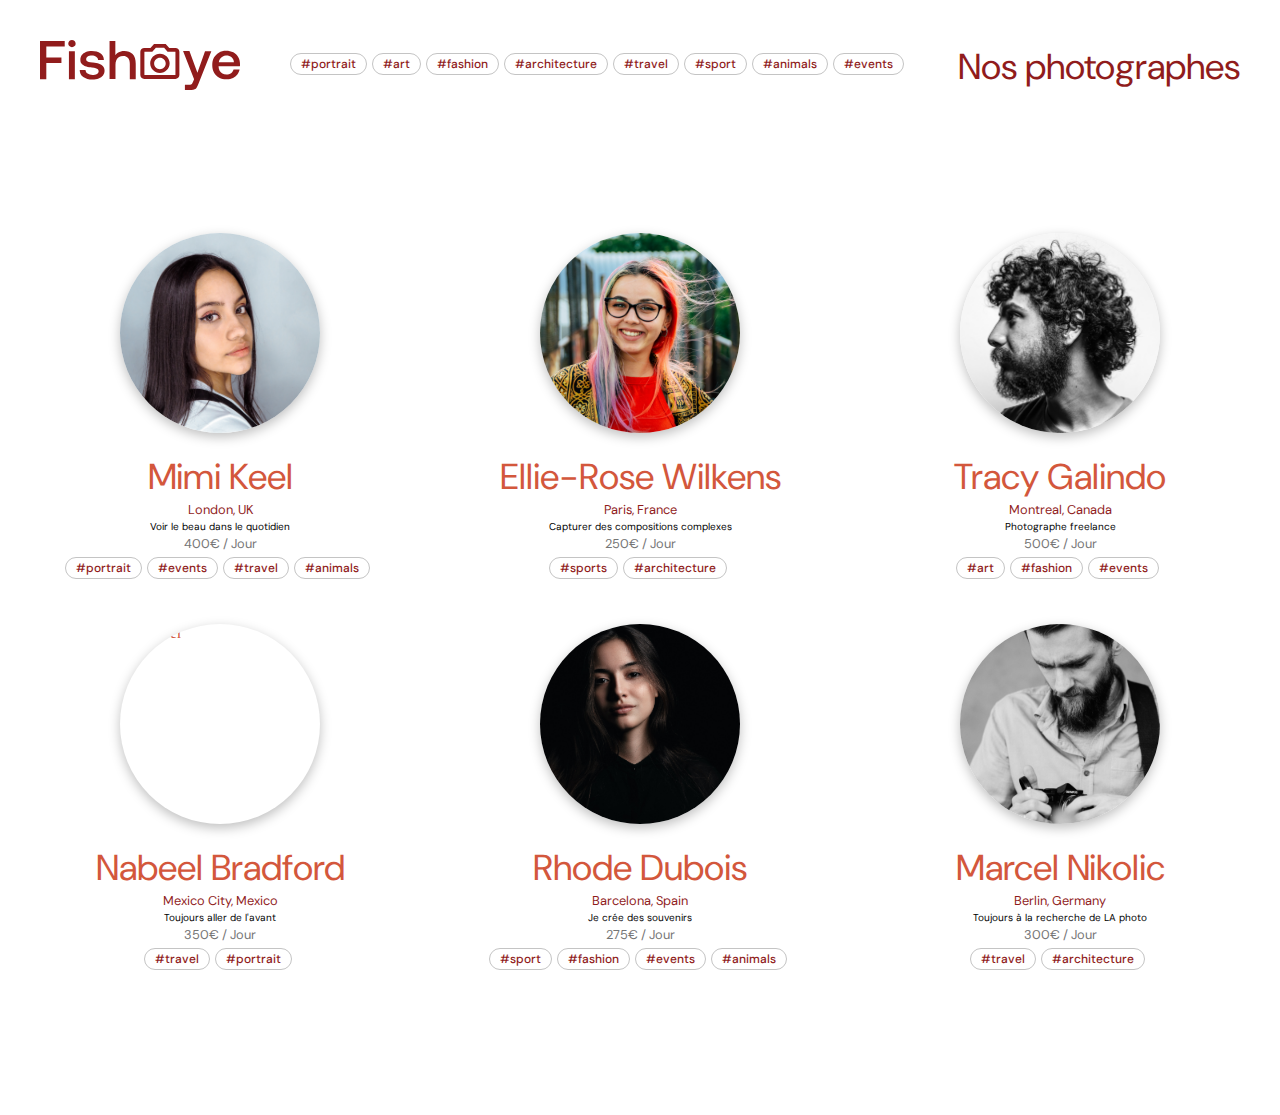
==== commit cdc4a285: "fixes" ====
--- a/index.html
+++ b/index.html
@@ -28,4 +28,8 @@
     
         <script type="module" src="js/app.js"></script>
     </body>
-</html>+</html>
+
+
+
+
--- a/css/index.css
+++ b/css/index.css
@@ -277,8 +277,8 @@
     padding: 0 40px;
   }
   main .photographers {
-    padding: 100px 40px;
-    justify-content: space-evenly;
+    padding: 100px 0px;
+    justify-content: space-between;
   }
   main .photographers__list-item {
     width: 30%;
--- a/css/photographer.css
+++ b/css/photographer.css
@@ -266,7 +266,7 @@
 .photographer__images-list {
   display: flex;
   width: 100%;
-  justify-content: space-between;
+  justify-content: center;
   flex-wrap: wrap;
   padding-bottom: 70px;
 }
@@ -473,7 +473,7 @@
   z-index: 50;
   width: 100%;
   height: 100%;
-  background-color: white;
+  background-color: rgba(196, 196, 196, 0.4);
 }
 
 .contact__success {
@@ -502,6 +502,8 @@
   padding: 35px;
   border-radius: 5px;
   position: relative;
+  overflow: scroll;
+  box-shadow: 0px 10px 10px rgba(0, 0, 0, 0.4);
 }
 
 .contact__container .contact__close {
@@ -593,21 +595,24 @@
     grid-template-columns: 1fr 200px;
     align-items: center;
   }
+  .photographer__info {
+    padding: 10px;
+  }
   .photographer__info-contact button {
     position: unset;
     transform: translateX(0);
-    margin-left: 10px;
+    margin-left: 50px;
     font-size: 20px;
     line-height: 26px;
-    padding: 25px 20px;
+    padding: 10px 15px;
   }
   .photographer__tags {
     position: relative;
     padding-top: 20px;
   }
   .photographer__portrait {
-    width: 200px;
-    height: 200px;
+    width: 150px;
+    height: 150px;
   }
   .photographer__images-list {
     justify-content: space-around;
@@ -652,6 +657,11 @@
   }
   .photographer__info-contact button {
     margin-left: 100px;
+    padding: 25px 20px;
+  }
+  .photographer__portrait {
+    width: 200px;
+    height: 200px;
   }
   .contact__container {
     width: 670px;
